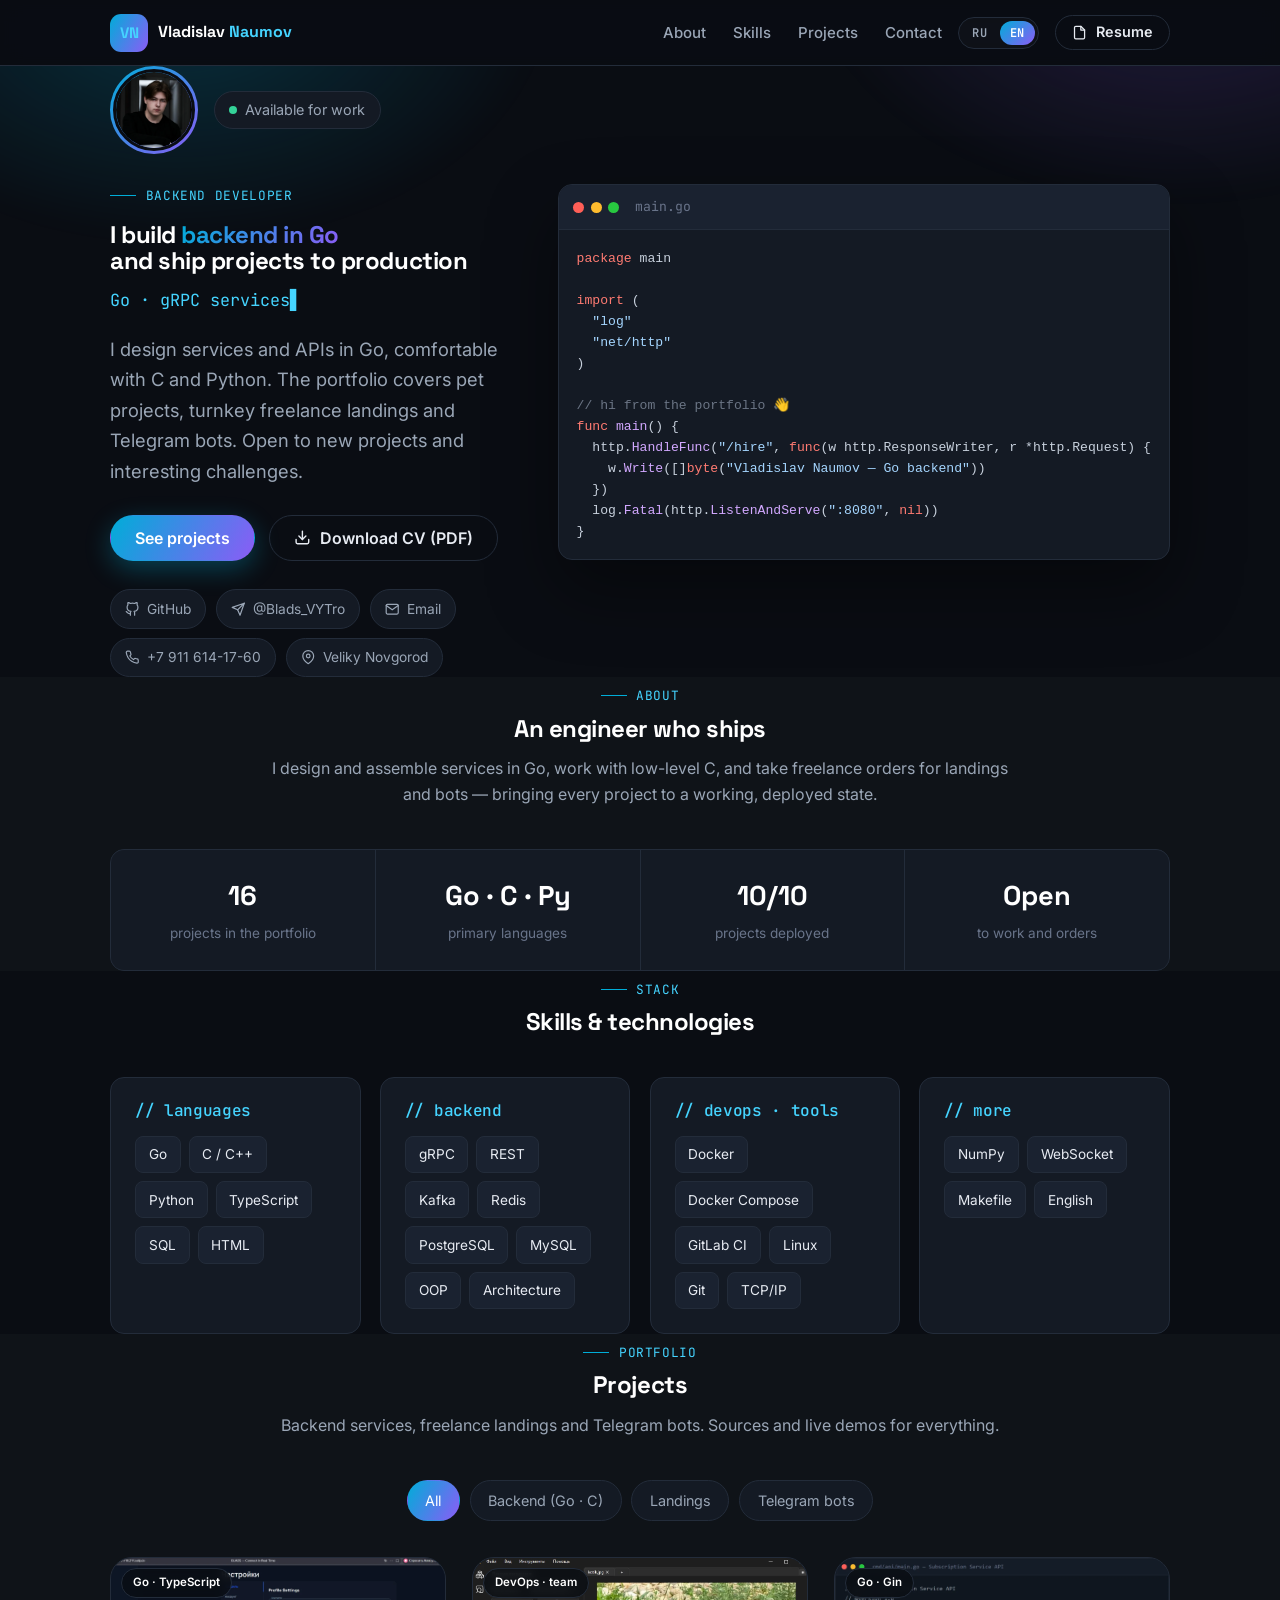
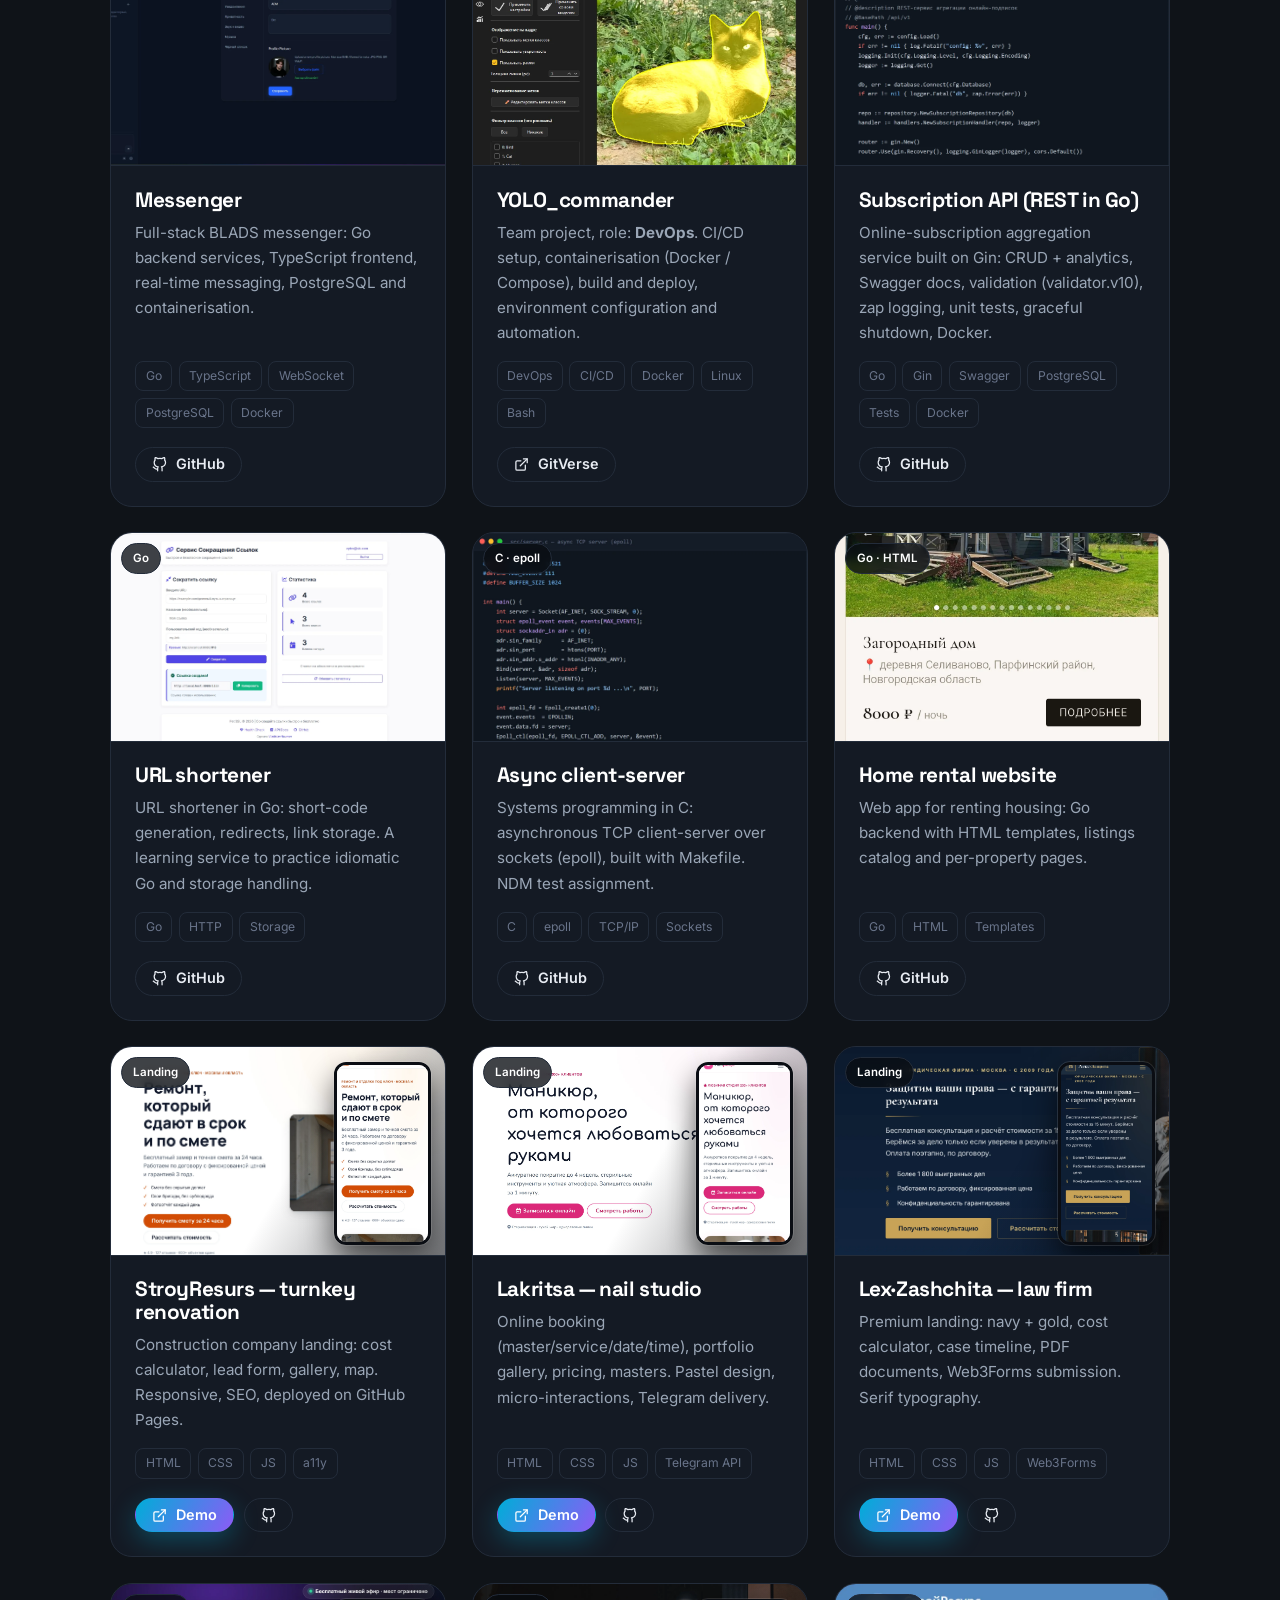
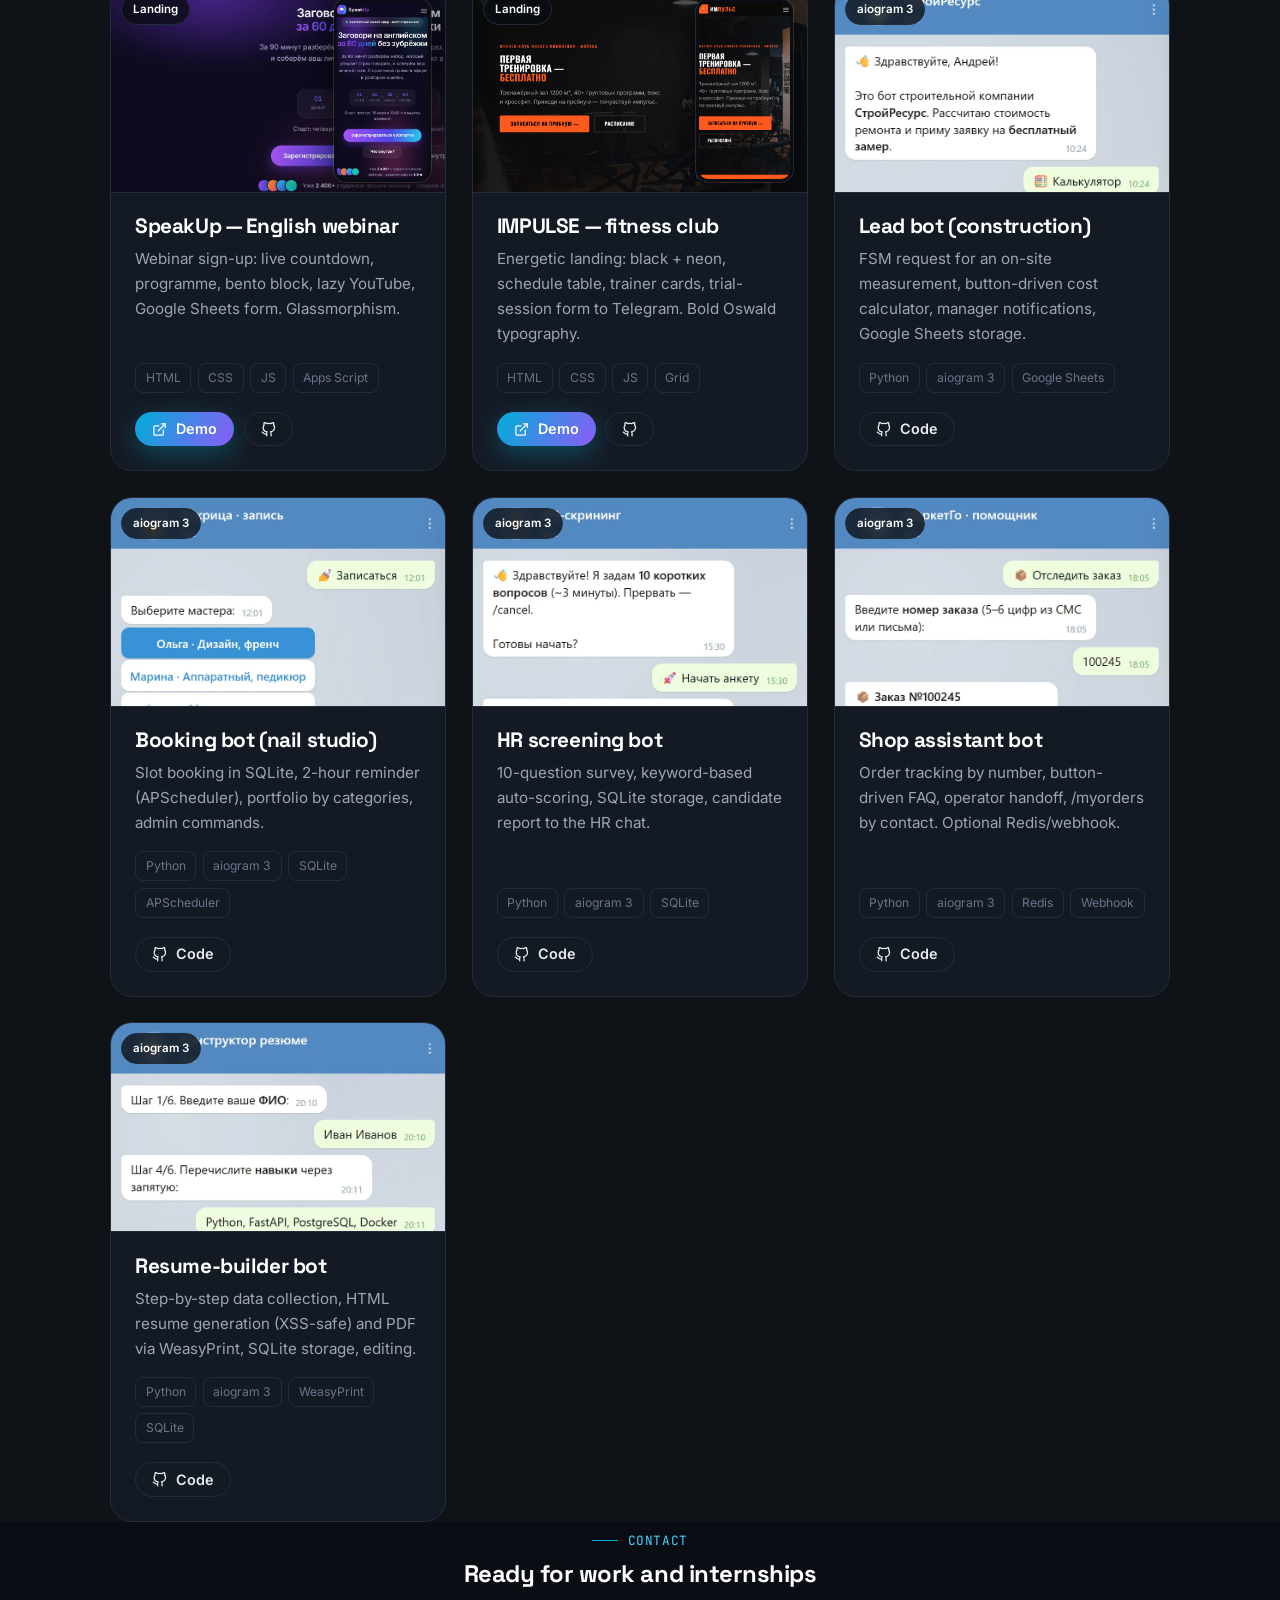
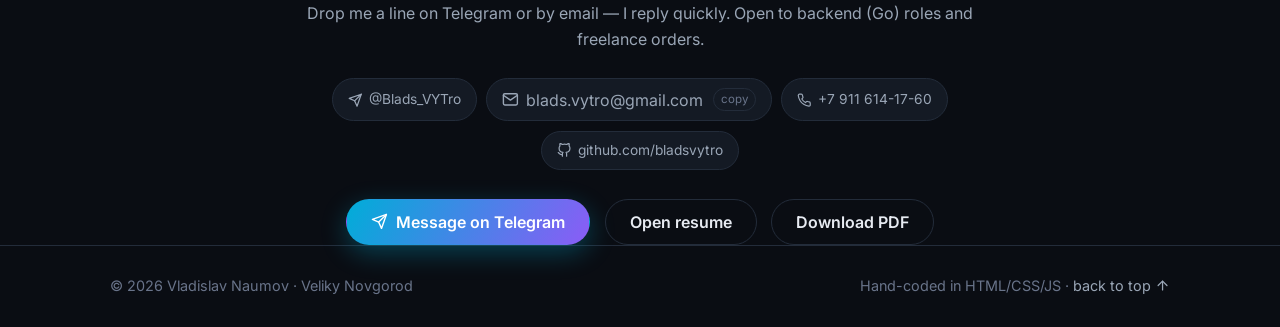
==== en/index.html @ 3644bee1 "Add English version of portfolio and resume - Translated index.html and resume.html under /en/ - Add" ====
<!DOCTYPE html>
<html lang="en" data-theme="dark">
<head>
  <meta charset="UTF-8" />
  <meta name="viewport" content="width=device-width, initial-scale=1" />
  <title>Vladislav Naumov — Backend Developer (Go) | Portfolio</title>
  <meta name="description" content="Portfolio of Vladislav Naumov: Go backend developer. Pet projects (real-time messenger, REST, gRPC, services in Go and C), freelance landings and Telegram bots. Resume and contacts." />
  <meta name="theme-color" content="#0a0d13" />
  <link rel="canonical" href="https://bladsvytro.github.io/en/" />
  <link rel="alternate" hreflang="ru" href="https://bladsvytro.github.io/" />
  <link rel="alternate" hreflang="en" href="https://bladsvytro.github.io/en/" />
  <link rel="alternate" hreflang="x-default" href="https://bladsvytro.github.io/" />

  <meta property="og:type" content="website" />
  <meta property="og:title" content="Vladislav Naumov — Backend Developer (Go)" />
  <meta property="og:description" content="Pet projects in Go and C, freelance landings and Telegram bots. Resume and contacts." />
  <meta property="og:image" content="https://bladsvytro.github.io/assets/img/og-cover.png" />
  <meta property="og:url" content="https://bladsvytro.github.io/en/" />
  <meta name="twitter:card" content="summary_large_image" />

  <link rel="icon" href="data:image/svg+xml,%3Csvg xmlns='http://www.w3.org/2000/svg' viewBox='0 0 32 32'%3E%3Cdefs%3E%3ClinearGradient id='g' x1='0' y1='0' x2='1' y2='1'%3E%3Cstop offset='0' stop-color='%2300add8'/%3E%3Cstop offset='1' stop-color='%238b5cf6'/%3E%3C/linearGradient%3E%3C/defs%3E%3Crect width='32' height='32' rx='9' fill='url(%23g)'/%3E%3Ctext x='16' y='22' font-size='14' font-weight='700' font-family='Arial,sans-serif' fill='white' text-anchor='middle'%3EVN%3C/text%3E%3C/svg%3E" />
  <link rel="manifest" href="../site.webmanifest" />

  <link rel="preconnect" href="https://fonts.googleapis.com" />
  <link rel="preconnect" href="https://fonts.gstatic.com" crossorigin />
  <link rel="stylesheet" href="https://fonts.googleapis.com/css2?family=Space+Grotesk:wght@500;600;700&family=Inter:wght@400;500;600&family=JetBrains+Mono:wght@400;500&display=swap" />

  <link rel="stylesheet" href="../css/style.css" />

  <script type="application/ld+json">
  {
    "@context": "https://schema.org", "@type": "Person",
    "name": "Vladislav Naumov", "jobTitle": "Backend Developer (Go)",
    "address": { "@type": "PostalAddress", "addressLocality": "Veliky Novgorod", "addressCountry": "RU" },
    "email": "mailto:blads.vytro@gmail.com", "telephone": "+79116141760",
    "url": "https://bladsvytro.github.io/en/",
    "sameAs": ["https://github.com/bladsvytro", "https://t.me/Blads_VYTro"],
    "knowsAbout": ["Go", "gRPC", "PostgreSQL", "Redis", "Kafka", "Docker", "Linux", "C", "Python"]
  }
  </script>

  <script type="module" src="../js/main.js" defer></script>
</head>
<body>
  <a class="skip-link" href="#projects">Skip to projects</a>
  <div class="progress" id="progress" aria-hidden="true"></div>

  <svg width="0" height="0" style="position:absolute" aria-hidden="true">
    <defs>
      <symbol id="i-github" viewBox="0 0 24 24"><path d="M9 19c-5 1.5-5-2.5-7-3m14 6v-3.87a3.37 3.37 0 0 0-.94-2.61c3.14-.35 6.44-1.54 6.44-7A5.44 5.44 0 0 0 20 4.77 5.07 5.07 0 0 0 19.91 1S18.73.65 16 2.48a13.38 13.38 0 0 0-7 0C6.27.65 5.09 1 5.09 1A5.07 5.07 0 0 0 5 4.77a5.44 5.44 0 0 0-1.5 3.78c0 5.42 3.3 6.61 6.44 7A3.37 3.37 0 0 0 9 18.13V22"/></symbol>
      <symbol id="i-tg" viewBox="0 0 24 24"><line x1="22" y1="2" x2="11" y2="13"/><polygon points="22 2 15 22 11 13 2 9 22 2"/></symbol>
      <symbol id="i-mail" viewBox="0 0 24 24"><rect x="2" y="4" width="20" height="16" rx="2"/><polyline points="22,6 12,13 2,6"/></symbol>
      <symbol id="i-phone" viewBox="0 0 24 24"><path d="M22 16.92v3a2 2 0 0 1-2.18 2 19.79 19.79 0 0 1-8.63-3.07 19.5 19.5 0 0 1-6-6 19.79 19.79 0 0 1-3.07-8.67A2 2 0 0 1 4.11 2h3a2 2 0 0 1 2 1.72 12.84 12.84 0 0 0 .7 2.81 2 2 0 0 1-.45 2.11L8.09 9.91a16 16 0 0 0 6 6l1.27-1.27a2 2 0 0 1 2.11-.45 12.84 12.84 0 0 0 2.81.7A2 2 0 0 1 22 16.92z"/></symbol>
      <symbol id="i-pin" viewBox="0 0 24 24"><path d="M21 10c0 7-9 13-9 13s-9-6-9-13a9 9 0 0 1 18 0z"/><circle cx="12" cy="10" r="3"/></symbol>
      <symbol id="i-globe" viewBox="0 0 24 24"><circle cx="12" cy="12" r="10"/><line x1="2" y1="12" x2="22" y2="12"/><path d="M12 2a15.3 15.3 0 0 1 4 10 15.3 15.3 0 0 1-4 10 15.3 15.3 0 0 1-4-10 15.3 15.3 0 0 1 4-10z"/></symbol>
      <symbol id="i-download" viewBox="0 0 24 24"><path d="M21 15v4a2 2 0 0 1-2 2H5a2 2 0 0 1-2-2v-4"/><polyline points="7 10 12 15 17 10"/><line x1="12" y1="15" x2="12" y2="3"/></symbol>
      <symbol id="i-ext" viewBox="0 0 24 24"><path d="M18 13v6a2 2 0 0 1-2 2H5a2 2 0 0 1-2-2V8a2 2 0 0 1 2-2h6"/><polyline points="15 3 21 3 21 9"/><line x1="10" y1="14" x2="21" y2="3"/></symbol>
      <symbol id="i-up" viewBox="0 0 24 24"><line x1="12" y1="19" x2="12" y2="5"/><polyline points="5 12 12 5 19 12"/></symbol>
      <symbol id="i-file" viewBox="0 0 24 24"><path d="M14 2H6a2 2 0 0 0-2 2v16a2 2 0 0 0 2 2h12a2 2 0 0 0 2-2V8z"/><polyline points="14 2 14 8 20 8"/></symbol>
      <symbol id="i-server" viewBox="0 0 24 24"><rect x="2" y="3" width="20" height="8" rx="2"/><rect x="2" y="13" width="20" height="8" rx="2"/><line x1="6" y1="7" x2="6.01" y2="7"/><line x1="6" y1="17" x2="6.01" y2="17"/></symbol>
    </defs>
  </svg>

  <header class="site-header" id="top">
    <div class="container site-header__inner">
      <a class="logo" href="#top" aria-label="Home">
        <span class="logo__mark">VN</span><span><b>Vladislav</b> <span>Naumov</span></span>
      </a>
      <nav class="nav" aria-label="Primary">
        <button class="nav__toggle" aria-expanded="false" aria-controls="nav-menu">
          <span class="nav__burger" aria-hidden="true"></span><span class="u-visually-hidden">Menu</span>
        </button>
        <ul class="nav__menu" id="nav-menu">
          <li><a href="#about">About</a></li>
          <li><a href="#skills">Skills</a></li>
          <li><a href="#projects">Projects</a></li>
          <li><a href="#contact">Contact</a></li>
        </ul>
      </nav>
      <div class="lang-switch" aria-label="Language">
        <a class="lang" href="../" hreflang="ru">RU</a>
        <a class="lang lang--active" href="./" aria-current="page">EN</a>
      </div>
      <a class="btn btn--ghost btn--sm" href="resume.html"><svg class="ic"><use href="#i-file"/></svg> Resume</a>
    </div>
  </header>

  <main>
    <section class="hero">
      <div class="hero__glow" aria-hidden="true"></div>
      <div class="container hero__inner">
        <div data-reveal>
          <div class="hero__id">
            <span class="hero__avatar"><img src="../assets/img/avatar.webp" alt="Vladislav Naumov" /></span>
            <span class="status"><i></i> Available for work</span>
          </div>
          <p class="eyebrow">Backend developer</p>
          <h1 class="hero__title">I build <span class="grad">backend in Go</span><br>and ship projects to production</h1>
          <p class="hero__role">Go&nbsp;·&nbsp;<span id="typed" class="typed"></span><span class="caret">▋</span></p>
          <p class="hero__lead">I design services and APIs in Go, comfortable with C and Python. The portfolio covers pet projects,
            turnkey freelance landings and Telegram bots. Open to new projects and interesting challenges.</p>
          <div class="hero__actions">
            <a class="btn btn--primary" href="#projects">See projects</a>
            <a class="btn btn--ghost" href="../assets/resume-naumov-en.pdf" download><svg class="ic"><use href="#i-download"/></svg> Download CV (PDF)</a>
          </div>
          <div class="hero__contacts">
            <a class="chip" href="https://github.com/bladsvytro" target="_blank" rel="noopener"><svg class="ic"><use href="#i-github"/></svg> GitHub</a>
            <a class="chip" href="https://t.me/Blads_VYTro" target="_blank" rel="noopener"><svg class="ic"><use href="#i-tg"/></svg> @Blads_VYTro</a>
            <a class="chip" href="mailto:blads.vytro@gmail.com"><svg class="ic"><use href="#i-mail"/></svg> Email</a>
            <a class="chip" href="tel:+79116141760"><svg class="ic"><use href="#i-phone"/></svg> +7 911 614-17-60</a>
            <span class="chip"><svg class="ic"><use href="#i-pin"/></svg> Veliky Novgorod</span>
          </div>
        </div>
        <div data-reveal>
          <div class="codecard">
            <div class="codecard__bar"><i></i><i></i><i></i><span>main.go</span></div>
<pre><span class="k">package</span> main

<span class="k">import</span> (
  <span class="s">"log"</span>
  <span class="s">"net/http"</span>
)

<span class="c">// hi from the portfolio 👋</span>
<span class="k">func</span> <span class="f">main</span>() {
  http.<span class="f">HandleFunc</span>(<span class="s">"/hire"</span>, <span class="k">func</span>(w http.ResponseWriter, r *http.Request) {
    w.<span class="f">Write</span>([]<span class="k">byte</span>(<span class="s">"Vladislav Naumov — Go backend"</span>))
  })
  log.<span class="f">Fatal</span>(http.<span class="f">ListenAndServe</span>(<span class="s">":8080"</span>, <span class="k">nil</span>))
}</pre>
          </div>
        </div>
      </div>
    </section>

    <section class="section section--alt" id="about">
      <div class="container">
        <div class="section__head" data-reveal>
          <p class="eyebrow">About</p>
          <h2 class="section__title">An engineer who ships</h2>
          <p class="section__subtitle">I design and assemble services in Go, work with low-level C,
            and take freelance orders for landings and bots — bringing every project to a working, deployed state.</p>
        </div>
        <div class="stats" data-reveal>
          <div class="stat"><b>16</b><span>projects in the portfolio</span></div>
          <div class="stat"><b>Go · C · Py</b><span>primary languages</span></div>
          <div class="stat"><b>10/10</b><span>projects deployed</span></div>
          <div class="stat"><b>Open</b><span>to work and orders</span></div>
        </div>
      </div>
    </section>

    <section class="section" id="skills">
      <div class="container">
        <div class="section__head" data-reveal>
          <p class="eyebrow">Stack</p>
          <h2 class="section__title">Skills &amp; technologies</h2>
        </div>
        <div class="skills" data-reveal>
          <div class="skillgroup"><h3>// languages</h3><div class="skillgroup__list">
            <span class="tag">Go</span><span class="tag">C / C++</span><span class="tag">Python</span>
            <span class="tag">TypeScript</span><span class="tag">SQL</span><span class="tag">HTML</span></div></div>
          <div class="skillgroup"><h3>// backend</h3><div class="skillgroup__list">
            <span class="tag">gRPC</span><span class="tag">REST</span><span class="tag">Kafka</span>
            <span class="tag">Redis</span><span class="tag">PostgreSQL</span><span class="tag">MySQL</span>
            <span class="tag">OOP</span><span class="tag">Architecture</span></div></div>
          <div class="skillgroup"><h3>// devops · tools</h3><div class="skillgroup__list">
            <span class="tag">Docker</span><span class="tag">Docker Compose</span><span class="tag">GitLab CI</span>
            <span class="tag">Linux</span><span class="tag">Git</span><span class="tag">TCP/IP</span></div></div>
          <div class="skillgroup"><h3>// more</h3><div class="skillgroup__list">
            <span class="tag">NumPy</span><span class="tag">WebSocket</span><span class="tag">Makefile</span>
            <span class="tag">English</span></div></div>
        </div>
      </div>
    </section>

    <section class="section section--alt" id="projects">
      <div class="container">
        <div class="section__head" data-reveal>
          <p class="eyebrow">Portfolio</p>
          <h2 class="section__title">Projects</h2>
          <p class="section__subtitle">Backend services, freelance landings and Telegram bots. Sources and live demos for everything.</p>
        </div>

        <div class="filters" data-reveal role="tablist">
          <button class="filter is-active" data-filter="all">All</button>
          <button class="filter" data-filter="backend">Backend (Go · C)</button>
          <button class="filter" data-filter="landing">Landings</button>
          <button class="filter" data-filter="bot">Telegram bots</button>
        </div>

        <div class="grid" id="grid" data-reveal>

          <article class="card" data-cat="backend">
            <div class="card__media"><img class="shot" src="../assets/img/messenger.webp" alt="BLADS messenger UI" loading="lazy" /><span class="card__badge">Go · TypeScript</span></div>
            <div class="card__body">
              <h3 class="card__title">Messenger</h3>
              <p class="card__desc">Full-stack BLADS messenger: Go backend services, TypeScript frontend,
                real-time messaging, PostgreSQL and containerisation.</p>
              <div class="card__tags"><span class="tag">Go</span><span class="tag">TypeScript</span><span class="tag">WebSocket</span><span class="tag">PostgreSQL</span><span class="tag">Docker</span></div>
              <div class="card__links"><a class="btn btn--ghost btn--sm" href="https://github.com/bladsvytro/Blads_massanger" target="_blank" rel="noopener"><svg class="ic"><use href="#i-github"/></svg> GitHub</a></div>
            </div>
          </article>

          <article class="card" data-cat="backend">
            <div class="card__media"><img class="shot" src="../assets/img/yolo.webp" alt="YOLO_commander — object detection" loading="lazy" /><span class="card__badge">DevOps · team</span></div>
            <div class="card__body">
              <h3 class="card__title">YOLO_commander</h3>
              <p class="card__desc">Team project, role: <b>DevOps</b>. CI/CD setup, containerisation
                (Docker / Compose), build and deploy, environment configuration and automation.</p>
              <div class="card__tags"><span class="tag">DevOps</span><span class="tag">CI/CD</span><span class="tag">Docker</span><span class="tag">Linux</span><span class="tag">Bash</span></div>
              <div class="card__links"><a class="btn btn--ghost btn--sm" href="https://gitverse.ru/3311yolo_organization/YOLO_commander" target="_blank" rel="noopener"><svg class="ic"><use href="#i-ext"/></svg> GitVerse</a></div>
            </div>
          </article>

          <article class="card" data-cat="backend">
            <div class="card__media"><img class="shot" src="../assets/img/rest-code.webp" alt="REST service in Go — main.go" loading="lazy" /><span class="card__badge">Go · Gin</span></div>
            <div class="card__body">
              <h3 class="card__title">Subscription API (REST in Go)</h3>
              <p class="card__desc">Online-subscription aggregation service built on Gin: CRUD + analytics, Swagger docs,
                validation (validator.v10), zap logging, unit tests, graceful shutdown, Docker.</p>
              <div class="card__tags"><span class="tag">Go</span><span class="tag">Gin</span><span class="tag">Swagger</span><span class="tag">PostgreSQL</span><span class="tag">Tests</span><span class="tag">Docker</span></div>
              <div class="card__links"><a class="btn btn--ghost btn--sm" href="https://github.com/bladsvytro/effective-mobile_test" target="_blank" rel="noopener"><svg class="ic"><use href="#i-github"/></svg> GitHub</a></div>
            </div>
          </article>

          <article class="card" data-cat="backend">
            <div class="card__media"><img class="shot" src="../assets/img/shortlink.webp" alt="URL shortener interface" loading="lazy" /><span class="card__badge">Go</span></div>
            <div class="card__body">
              <h3 class="card__title">URL shortener</h3>
              <p class="card__desc">URL shortener in Go: short-code generation, redirects, link storage.
                A learning service to practice idiomatic Go and storage handling.</p>
              <div class="card__tags"><span class="tag">Go</span><span class="tag">HTTP</span><span class="tag">Storage</span></div>
              <div class="card__links"><a class="btn btn--ghost btn--sm" href="https://github.com/bladsvytro/Shortlink-servise-Go" target="_blank" rel="noopener"><svg class="ic"><use href="#i-github"/></svg> GitHub</a></div>
            </div>
          </article>

          <article class="card" data-cat="backend">
            <div class="card__media"><img class="shot" src="../assets/img/ndm-code.webp" alt="Async server in C — server.c (epoll)" loading="lazy" /><span class="card__badge">C · epoll</span></div>
            <div class="card__body">
              <h3 class="card__title">Async client-server</h3>
              <p class="card__desc">Systems programming in C: asynchronous TCP client-server over sockets
                (epoll), built with Makefile. NDM test assignment.</p>
              <div class="card__tags"><span class="tag">C</span><span class="tag">epoll</span><span class="tag">TCP/IP</span><span class="tag">Sockets</span></div>
              <div class="card__links"><a class="btn btn--ghost btn--sm" href="https://github.com/bladsvytro/NDM_Test" target="_blank" rel="noopener"><svg class="ic"><use href="#i-github"/></svg> GitHub</a></div>
            </div>
          </article>

          <article class="card" data-cat="backend">
            <div class="card__media"><img class="shot" src="../assets/img/rental.webp" alt="Home-rental site — catalog" loading="lazy" style="object-position:center" /><span class="card__badge">Go · HTML</span></div>
            <div class="card__body">
              <h3 class="card__title">Home rental website</h3>
              <p class="card__desc">Web app for renting housing: Go backend with HTML templates,
                listings catalog and per-property pages.</p>
              <div class="card__tags"><span class="tag">Go</span><span class="tag">HTML</span><span class="tag">Templates</span></div>
              <div class="card__links"><a class="btn btn--ghost btn--sm" href="https://github.com/bladsvytro/home_Arenda" target="_blank" rel="noopener"><svg class="ic"><use href="#i-github"/></svg> GitHub</a></div>
            </div>
          </article>

          <article class="card" data-cat="landing">
            <div class="card__media collage">
              <img class="desk" src="../assets/img/construction-desktop.webp" alt="Construction company landing" loading="lazy" />
              <img class="phone" src="../assets/img/construction-mobile.webp" alt="Mobile version" loading="lazy" />
              <span class="card__badge">Landing</span>
            </div>
            <div class="card__body">
              <h3 class="card__title">StroyResurs — turnkey renovation</h3>
              <p class="card__desc">Construction company landing: cost calculator, lead form,
                gallery, map. Responsive, SEO, deployed on GitHub Pages.</p>
              <div class="card__tags"><span class="tag">HTML</span><span class="tag">CSS</span><span class="tag">JS</span><span class="tag">a11y</span></div>
              <div class="card__links">
                <a class="btn btn--primary btn--sm" href="https://bladsvytro.github.io/construction-landing/" target="_blank" rel="noopener"><svg class="ic"><use href="#i-ext"/></svg> Demo</a>
                <a class="btn btn--ghost btn--sm" href="https://github.com/bladsvytro/construction-landing" target="_blank" rel="noopener" aria-label="GitHub"><svg class="ic"><use href="#i-github"/></svg></a>
              </div>
            </div>
          </article>

          <article class="card" data-cat="landing">
            <div class="card__media collage">
              <img class="desk" src="../assets/img/nail-studio-desktop.webp" alt="Nail studio landing" loading="lazy" />
              <img class="phone" src="../assets/img/nail-studio-mobile.webp" alt="Mobile version" loading="lazy" />
              <span class="card__badge">Landing</span>
            </div>
            <div class="card__body">
              <h3 class="card__title">Lakritsa — nail studio</h3>
              <p class="card__desc">Online booking (master/service/date/time), portfolio gallery, pricing, masters.
                Pastel design, micro-interactions, Telegram delivery.</p>
              <div class="card__tags"><span class="tag">HTML</span><span class="tag">CSS</span><span class="tag">JS</span><span class="tag">Telegram API</span></div>
              <div class="card__links">
                <a class="btn btn--primary btn--sm" href="https://bladsvytro.github.io/nail-studio-landing/" target="_blank" rel="noopener"><svg class="ic"><use href="#i-ext"/></svg> Demo</a>
                <a class="btn btn--ghost btn--sm" href="https://github.com/bladsvytro/nail-studio-landing" target="_blank" rel="noopener" aria-label="GitHub"><svg class="ic"><use href="#i-github"/></svg></a>
              </div>
            </div>
          </article>

          <article class="card" data-cat="landing">
            <div class="card__media collage">
              <img class="desk" src="../assets/img/legal-consult-desktop.webp" alt="Law firm landing" loading="lazy" />
              <img class="phone" src="../assets/img/legal-consult-mobile.webp" alt="Mobile version" loading="lazy" />
              <span class="card__badge">Landing</span>
            </div>
            <div class="card__body">
              <h3 class="card__title">Lex·Zashchita — law firm</h3>
              <p class="card__desc">Premium landing: navy + gold, cost calculator, case timeline,
                PDF documents, Web3Forms submission. Serif typography.</p>
              <div class="card__tags"><span class="tag">HTML</span><span class="tag">CSS</span><span class="tag">JS</span><span class="tag">Web3Forms</span></div>
              <div class="card__links">
                <a class="btn btn--primary btn--sm" href="https://bladsvytro.github.io/legal-consult-landing/" target="_blank" rel="noopener"><svg class="ic"><use href="#i-ext"/></svg> Demo</a>
                <a class="btn btn--ghost btn--sm" href="https://github.com/bladsvytro/legal-consult-landing" target="_blank" rel="noopener" aria-label="GitHub"><svg class="ic"><use href="#i-github"/></svg></a>
              </div>
            </div>
          </article>

          <article class="card" data-cat="landing">
            <div class="card__media collage">
              <img class="desk" src="../assets/img/english-webinar-desktop.webp" alt="English webinar landing" loading="lazy" />
              <img class="phone" src="../assets/img/english-webinar-mobile.webp" alt="Mobile version" loading="lazy" />
              <span class="card__badge">Landing</span>
            </div>
            <div class="card__body">
              <h3 class="card__title">SpeakUp — English webinar</h3>
              <p class="card__desc">Webinar sign-up: live countdown, programme, bento block,
                lazy YouTube, Google Sheets form. Glassmorphism.</p>
              <div class="card__tags"><span class="tag">HTML</span><span class="tag">CSS</span><span class="tag">JS</span><span class="tag">Apps Script</span></div>
              <div class="card__links">
                <a class="btn btn--primary btn--sm" href="https://bladsvytro.github.io/english-webinar-landing/" target="_blank" rel="noopener"><svg class="ic"><use href="#i-ext"/></svg> Demo</a>
                <a class="btn btn--ghost btn--sm" href="https://github.com/bladsvytro/english-webinar-landing" target="_blank" rel="noopener" aria-label="GitHub"><svg class="ic"><use href="#i-github"/></svg></a>
              </div>
            </div>
          </article>

          <article class="card" data-cat="landing">
            <div class="card__media collage">
              <img class="desk" src="../assets/img/fitness-club-desktop.webp" alt="Fitness club landing" loading="lazy" />
              <img class="phone" src="../assets/img/fitness-club-mobile.webp" alt="Mobile version" loading="lazy" />
              <span class="card__badge">Landing</span>
            </div>
            <div class="card__body">
              <h3 class="card__title">IMPULSE — fitness club</h3>
              <p class="card__desc">Energetic landing: black + neon, schedule table, trainer cards,
                trial-session form to Telegram. Bold Oswald typography.</p>
              <div class="card__tags"><span class="tag">HTML</span><span class="tag">CSS</span><span class="tag">JS</span><span class="tag">Grid</span></div>
              <div class="card__links">
                <a class="btn btn--primary btn--sm" href="https://bladsvytro.github.io/fitness-club-landing/" target="_blank" rel="noopener"><svg class="ic"><use href="#i-ext"/></svg> Demo</a>
                <a class="btn btn--ghost btn--sm" href="https://github.com/bladsvytro/fitness-club-landing" target="_blank" rel="noopener" aria-label="GitHub"><svg class="ic"><use href="#i-github"/></svg></a>
              </div>
            </div>
          </article>

          <article class="card" data-cat="bot">
            <div class="card__media"><img class="shot" src="../assets/img/bot-construction.webp" alt="Construction lead bot" loading="lazy" /><span class="card__badge">aiogram 3</span></div>
            <div class="card__body">
              <h3 class="card__title">Lead bot (construction)</h3>
              <p class="card__desc">FSM request for an on-site measurement, button-driven cost calculator, manager notifications,
                Google Sheets storage.</p>
              <div class="card__tags"><span class="tag">Python</span><span class="tag">aiogram 3</span><span class="tag">Google Sheets</span></div>
              <div class="card__links"><a class="btn btn--ghost btn--sm" href="https://github.com/bladsvytro/construction-leadbot" target="_blank" rel="noopener"><svg class="ic"><use href="#i-github"/></svg> Code</a></div>
            </div>
          </article>

          <article class="card" data-cat="bot">
            <div class="card__media"><img class="shot" src="../assets/img/bot-nail.webp" alt="Nail booking bot" loading="lazy" /><span class="card__badge">aiogram 3</span></div>
            <div class="card__body">
              <h3 class="card__title">Booking bot (nail studio)</h3>
              <p class="card__desc">Slot booking in SQLite, 2-hour reminder (APScheduler), portfolio by
                categories, admin commands.</p>
              <div class="card__tags"><span class="tag">Python</span><span class="tag">aiogram 3</span><span class="tag">SQLite</span><span class="tag">APScheduler</span></div>
              <div class="card__links"><a class="btn btn--ghost btn--sm" href="https://github.com/bladsvytro/nail-booking-bot" target="_blank" rel="noopener"><svg class="ic"><use href="#i-github"/></svg> Code</a></div>
            </div>
          </article>

          <article class="card" data-cat="bot">
            <div class="card__media"><img class="shot" src="../assets/img/bot-hr.webp" alt="HR screening bot" loading="lazy" /><span class="card__badge">aiogram 3</span></div>
            <div class="card__body">
              <h3 class="card__title">HR screening bot</h3>
              <p class="card__desc">10-question survey, keyword-based auto-scoring, SQLite storage,
                candidate report to the HR chat.</p>
              <div class="card__tags"><span class="tag">Python</span><span class="tag">aiogram 3</span><span class="tag">SQLite</span></div>
              <div class="card__links"><a class="btn btn--ghost btn--sm" href="https://github.com/bladsvytro/hr-screening-bot" target="_blank" rel="noopener"><svg class="ic"><use href="#i-github"/></svg> Code</a></div>
            </div>
          </article>

          <article class="card" data-cat="bot">
            <div class="card__media"><img class="shot" src="../assets/img/bot-shop.webp" alt="Shop assistant bot" loading="lazy" /><span class="card__badge">aiogram 3</span></div>
            <div class="card__body">
              <h3 class="card__title">Shop assistant bot</h3>
              <p class="card__desc">Order tracking by number, button-driven FAQ, operator handoff, /myorders by
                contact. Optional Redis/webhook.</p>
              <div class="card__tags"><span class="tag">Python</span><span class="tag">aiogram 3</span><span class="tag">Redis</span><span class="tag">Webhook</span></div>
              <div class="card__links"><a class="btn btn--ghost btn--sm" href="https://github.com/bladsvytro/shop-assistant-bot" target="_blank" rel="noopener"><svg class="ic"><use href="#i-github"/></svg> Code</a></div>
            </div>
          </article>

          <article class="card" data-cat="bot">
            <div class="card__media"><img class="shot" src="../assets/img/bot-resume.webp" alt="Resume-builder bot" loading="lazy" /><span class="card__badge">aiogram 3</span></div>
            <div class="card__body">
              <h3 class="card__title">Resume-builder bot</h3>
              <p class="card__desc">Step-by-step data collection, HTML resume generation (XSS-safe) and PDF via
                WeasyPrint, SQLite storage, editing.</p>
              <div class="card__tags"><span class="tag">Python</span><span class="tag">aiogram 3</span><span class="tag">WeasyPrint</span><span class="tag">SQLite</span></div>
              <div class="card__links"><a class="btn btn--ghost btn--sm" href="https://github.com/bladsvytro/resume-builder-bot" target="_blank" rel="noopener"><svg class="ic"><use href="#i-github"/></svg> Code</a></div>
            </div>
          </article>

        </div>
      </div>
    </section>

    <section class="section" id="contact">
      <div class="container contact" data-reveal>
        <p class="eyebrow" style="justify-content:center">Contact</p>
        <h2 class="section__title">Ready for work and internships</h2>
        <p class="section__subtitle">Drop me a line on Telegram or by email — I reply quickly. Open to backend (Go)
          roles and freelance orders.</p>
        <div class="hero__contacts" style="justify-content:center;margin-top:1.6rem">
          <a class="chip" href="https://t.me/Blads_VYTro" target="_blank" rel="noopener"><svg class="ic"><use href="#i-tg"/></svg> @Blads_VYTro</a>
          <button class="chip" type="button" data-copy="blads.vytro@gmail.com"><svg class="ic"><use href="#i-mail"/></svg> blads.vytro@gmail.com <span class="copy-hint">copy</span></button>
          <a class="chip" href="tel:+79116141760"><svg class="ic"><use href="#i-phone"/></svg> +7 911 614-17-60</a>
          <a class="chip" href="https://github.com/bladsvytro" target="_blank" rel="noopener"><svg class="ic"><use href="#i-github"/></svg> github.com/bladsvytro</a>
        </div>
        <div class="hero__actions" style="justify-content:center;margin-top:1.8rem">
          <a class="btn btn--primary" href="https://t.me/Blads_VYTro" target="_blank" rel="noopener"><svg class="ic"><use href="#i-tg"/></svg> Message on Telegram</a>
          <a class="btn btn--ghost" href="resume.html">Open resume</a>
          <a class="btn btn--ghost" href="../assets/resume-naumov-en.pdf" download>Download PDF</a>
        </div>
      </div>
    </section>
  </main>

  <footer class="site-footer">
    <div class="container site-footer__inner">
      <p>© <span id="year">2026</span> Vladislav Naumov · Veliky Novgorod</p>
      <p>Hand-coded in HTML/CSS/JS · <a href="#top" data-top>back to top <svg class="ic"><use href="#i-up"/></svg></a></p>
    </div>
  </footer>

  <div class="lightbox" id="lightbox" aria-hidden="true">
    <button class="lightbox__close" aria-label="Close">✕</button>
    <img id="lightbox-img" src="" alt="" />
  </div>
  <div class="toast" id="toast" role="status" aria-live="polite"></div>
</body>
</html>
---- css/style.css ----
/* ============================================================================
   Портфолио — Владислав Наумов. Dark dev-portfolio, Go-cyan + violet accent.
   ========================================================================== */
:root {
  --bg: #0a0d13;
  --bg-2: #0ف1318;
  --surface: #141a24;
  --surface-2: #1a2230;
  --line: #232c3a;
  --text: #e7ebf2;
  --muted: #9aa6b6;
  --faint: #69748a;
  --go: #00add8;
  --go-2: #45d4ff;
  --violet: #8b5cf6;
  --grad: linear-gradient(120deg, #00add8, #8b5cf6);

  --font-sans: "Inter", system-ui, -apple-system, sans-serif;
  --font-display: "Space Grotesk", var(--font-sans);
  --font-mono: "JetBrains Mono", ui-monospace, "SF Mono", Consolas, monospace;

  --container: 1140px; --narrow: 760px;
  --gutter: clamp(1.1rem, .6rem + 3vw, 2.5rem);
  --r-sm:8px; --r-md:14px; --r-lg:22px; --r-full:999px;
  --ease:cubic-bezier(.4,0,.2,1); --ease-out:cubic-bezier(.16,1,.3,1);
  --dur-fast:150ms; --dur:260ms; --dur-slow:560ms; --z-header:100; --z-modal:1000;
}
/* fix accidental cyrillic char in token above */
:root { --bg-2: #0f1318; }

*,*::before,*::after{box-sizing:border-box}*{margin:0}
html{scroll-behavior:smooth;scroll-padding-top:80px;-webkit-text-size-adjust:100%}
@media (prefers-reduced-motion:reduce){html{scroll-behavior:auto}*,*::before,*::after{animation-duration:.001ms!important;transition-duration:.001ms!important}}
body{font-family:var(--font-sans);font-size:clamp(.98rem,.94rem+.2vw,1.05rem);line-height:1.65;color:var(--text);background:var(--bg);-webkit-font-smoothing:antialiased;overflow-x:hidden}
img{display:block;max-width:100%;height:auto}
a{color:var(--go-2);text-decoration:none}
h1,h2,h3{font-family:var(--font-display);line-height:1.1;font-weight:700;letter-spacing:-.02em}

.container{width:100%;max-width:var(--container);margin-inline:auto;padding-inline:var(--gutter)}
.u-visually-hidden{position:absolute!important;width:1px;height:1px;padding:0;margin:-1px;overflow:hidden;clip:rect(0 0 0 0);white-space:nowrap;border:0}
.skip-link{position:absolute;left:50%;translate:-50% -130%;top:8px;z-index:var(--z-modal);background:var(--go);color:#012;padding:.5rem 1rem;border-radius:var(--r-sm);font-weight:600;transition:translate var(--dur) var(--ease)}
.skip-link:focus{translate:-50% 0}
:focus-visible{outline:2px solid var(--go-2);outline-offset:3px}

.eyebrow{display:inline-flex;align-items:center;gap:.6rem;font-family:var(--font-mono);font-size:.8rem;letter-spacing:.05em;color:var(--go-2);text-transform:uppercase}
.eyebrow::before{content:"";width:26px;height:1px;background:var(--go)}
.grad{background:var(--grad);-webkit-background-clip:text;background-clip:text;color:transparent}

/* Buttons */
.btn{display:inline-flex;align-items:center;gap:.55rem;font:inherit;font-weight:600;line-height:1;padding:.85rem 1.5rem;border:1px solid transparent;border-radius:var(--r-full);cursor:pointer;text-decoration:none;transition:transform var(--dur-fast) var(--ease),box-shadow var(--dur) var(--ease),background var(--dur) var(--ease),border-color var(--dur) var(--ease)}
.btn--primary{background:var(--grad);color:#fff;box-shadow:0 8px 26px rgba(0,173,216,.32)}
.btn--primary:hover{transform:translateY(-2px);box-shadow:0 14px 36px rgba(0,173,216,.45)}
.btn--ghost{background:transparent;border-color:var(--line);color:var(--text)}
.btn--ghost:hover{border-color:var(--go);color:var(--go-2);background:rgba(0,173,216,.06)}
.btn--sm{padding:.55rem 1rem;font-size:.9rem}

/* Header */
.site-header{position:sticky;top:0;z-index:var(--z-header);background:color-mix(in srgb,var(--bg) 82%,transparent);backdrop-filter:saturate(160%) blur(12px);border-bottom:1px solid var(--line)}
.site-header__inner{display:flex;align-items:center;gap:1rem;padding-block:.85rem}
.lang-switch{display:inline-flex;align-items:center;gap:2px;padding:3px;border:1px solid var(--line,#232c3a);border-radius:999px;background:rgba(255,255,255,.02)}
.lang-switch .lang{font:600 12px/1 "JetBrains Mono",ui-monospace,monospace;letter-spacing:.06em;padding:6px 10px;border-radius:999px;color:var(--muted,#8a96a8);text-decoration:none;transition:.18s}
.lang-switch .lang:hover{color:#fff}
.lang-switch .lang--active{background:linear-gradient(135deg,var(--go,#00add8),var(--violet,#8b5cf6));color:#fff}
@media (max-width:560px){.lang-switch .lang{padding:5px 8px;font-size:11px}}
.logo{display:inline-flex;align-items:center;gap:.6rem;color:var(--text);font-family:var(--font-display);font-weight:700}
.logo__mark{width:38px;height:38px;border-radius:11px;display:grid;place-items:center;background:var(--grad);color:#fff;font-size:.95rem}
.logo b{color:#fff} .logo span{color:var(--go-2)}
.nav{margin-left:auto}
.nav__menu{list-style:none;display:flex;gap:1.7rem;padding:0}
.nav__menu a{color:var(--muted);font-weight:500;font-size:.94rem;transition:color var(--dur-fast) var(--ease)}
.nav__menu a:hover{color:var(--text)}
.nav__toggle{display:none;background:none;border:0;padding:.4rem;cursor:pointer}
.nav__burger,.nav__burger::before,.nav__burger::after{display:block;width:24px;height:2px;background:var(--text);border-radius:2px;transition:var(--dur) var(--ease)}
.nav__burger::before,.nav__burger::after{content:"";position:relative}.nav__burger::before{top:-7px}.nav__burger::after{top:5px}

/* Hero */
.hero{position:relative;padding-block:clamp(3rem,1.5rem+8vw,6.5rem);overflow:hidden}
.hero__glow{position:absolute;inset:-30% -10% auto -10%;height:130%;z-index:0;pointer-events:none;
  background:radial-gradient(40% 50% at 20% 15%,rgba(0,173,216,.22),transparent 60%),radial-gradient(40% 50% at 85% 10%,rgba(139,92,246,.20),transparent 60%);filter:blur(10px)}
.hero__inner{position:relative;z-index:1;display:grid;gap:var(--sp,2rem);align-items:center}
.hero__title{font-size:clamp(2.6rem,1.6rem+4vw,4.6rem);color:#fff;margin:1rem 0 .8rem}
.hero__role{font-family:var(--font-mono);color:var(--go-2);font-size:1.05rem}
.hero__lead{font-size:1.15rem;color:var(--muted);max-width:52ch;margin:1.2rem 0 0}
.hero__actions{display:flex;flex-wrap:wrap;gap:.9rem;margin-top:1.8rem}
.hero__contacts{display:flex;flex-wrap:wrap;gap:.6rem;margin-top:1.8rem}
.chip{display:inline-flex;align-items:center;gap:.45rem;background:var(--surface);border:1px solid var(--line);color:var(--muted);font-size:.86rem;padding:.45rem .9rem;border-radius:var(--r-full);transition:border-color var(--dur) var(--ease),color var(--dur) var(--ease)}
.chip:hover{border-color:var(--go);color:var(--text)}

/* Code card (hero visual) */
.codecard{background:var(--surface);border:1px solid var(--line);border-radius:var(--r-md);overflow:hidden;box-shadow:0 30px 70px rgba(0,0,0,.4);font-family:var(--font-mono);font-size:.82rem}
.codecard__bar{display:flex;align-items:center;gap:.4rem;padding:.7rem .9rem;background:var(--surface-2);border-bottom:1px solid var(--line)}
.codecard__bar i{width:11px;height:11px;border-radius:50%;background:#3a4658}
.codecard__bar i:nth-child(1){background:#ff5f57}.codecard__bar i:nth-child(2){background:#febc2e}.codecard__bar i:nth-child(3){background:#28c840}
.codecard__bar span{margin-left:.6rem;color:var(--faint)}
.codecard pre{margin:0;padding:1.1rem;overflow-x:auto;line-height:1.6;color:#c7d0dc}
.codecard .k{color:#ff7b72}.codecard .s{color:#a5d6ff}.codecard .f{color:#d2a8ff}.codecard .c{color:#6b7585}

/* Sections */
.section{padding-block:clamp(3rem,1.6rem+6vw,5.5rem)}
.section--alt{background:var(--bg-2)}
.section__head{max-width:var(--narrow);margin:0 auto 2.6rem;text-align:center}
.section__title{font-size:clamp(1.9rem,1.3rem+2.4vw,2.9rem);color:#fff;margin-top:.6rem}
.section__subtitle{color:var(--muted);margin-top:.8rem}

/* Stats */
.stats{display:grid;grid-template-columns:repeat(2,1fr);gap:1px;background:var(--line);border:1px solid var(--line);border-radius:var(--r-md);overflow:hidden}
.stat{background:var(--surface);padding:1.5rem 1rem;text-align:center}
.stat b{display:block;font-family:var(--font-display);font-size:1.7rem;color:#fff}
.stat span{font-size:.85rem;color:var(--faint)}

/* Skills */
.skills{display:grid;gap:1.2rem;grid-template-columns:1fr}
.skillgroup{background:var(--surface);border:1px solid var(--line);border-radius:var(--r-md);padding:1.5rem}
.skillgroup h3{font-size:1rem;color:var(--go-2);font-family:var(--font-mono);margin-bottom:1rem;font-weight:500}
.skillgroup__list{display:flex;flex-wrap:wrap;gap:.5rem}
.tag{background:var(--surface-2);border:1px solid var(--line);color:var(--text);font-size:.85rem;padding:.4rem .8rem;border-radius:var(--r-sm)}

/* Filters */
.filters{display:flex;flex-wrap:wrap;gap:.6rem;justify-content:center;margin-bottom:2.2rem}
.filter{background:var(--surface);border:1px solid var(--line);color:var(--muted);font:inherit;font-size:.9rem;padding:.5rem 1.1rem;border-radius:var(--r-full);cursor:pointer;transition:all var(--dur) var(--ease)}
.filter:hover{color:var(--text)}
.filter.is-active{background:var(--grad);color:#fff;border-color:transparent}

/* Project grid */
.grid{display:grid;gap:1.6rem;grid-template-columns:1fr}
.card{background:var(--surface);border:1px solid var(--line);border-radius:var(--r-lg);overflow:hidden;display:flex;flex-direction:column;transition:transform var(--dur) var(--ease),border-color var(--dur) var(--ease),box-shadow var(--dur) var(--ease)}
.card:hover{transform:translateY(-5px);border-color:#2f3b4d;box-shadow:0 24px 50px rgba(0,0,0,.4)}
.card__media{position:relative;aspect-ratio:16/10;overflow:hidden;background:var(--surface-2);border-bottom:1px solid var(--line)}
.card__media img.shot{width:100%;height:100%;object-fit:cover;object-position:top}
/* device collage: desktop + phone overlay */
.collage .desk{width:100%;height:100%;object-fit:cover;object-position:top left}
.collage::after{content:"";position:absolute;inset:0;background:linear-gradient(120deg,transparent 55%,rgba(10,13,19,.55));pointer-events:none}
.collage .phone{position:absolute;right:14px;bottom:10px;width:29%;aspect-ratio:9/17;object-fit:cover;object-position:top;
  border-radius:12px;border:3px solid #0a0d13;outline:1px solid rgba(255,255,255,.12);
  box-shadow:0 14px 30px rgba(0,0,0,.6);z-index:2}
.card__badge{position:absolute;top:10px;left:10px;background:rgba(10,13,19,.78);backdrop-filter:blur(4px);color:#fff;font-size:.72rem;font-weight:600;padding:.3rem .7rem;border-radius:var(--r-full);border:1px solid var(--line)}
.card__body{padding:1.4rem 1.5rem 1.5rem;display:flex;flex-direction:column;flex:1}
.card__title{font-size:1.3rem;color:#fff}
.card__desc{color:var(--muted);font-size:.95rem;margin-top:.5rem;flex:1}
.card__tags{display:flex;flex-wrap:wrap;gap:.4rem;margin-top:1rem}
.card__tags .tag{font-size:.76rem;padding:.25rem .6rem;background:transparent;color:var(--faint)}
.card__links{display:flex;gap:.6rem;margin-top:1.2rem}

/* Contact */
.contact{text-align:center;max-width:var(--narrow);margin:0 auto}
.contact .hero__contacts{justify-content:center}

/* Footer */
.site-footer{border-top:1px solid var(--line);padding-block:1.8rem;color:var(--faint)}
.site-footer__inner{display:flex;flex-wrap:wrap;gap:.8rem;justify-content:space-between;font-size:.9rem}
.site-footer a{color:var(--muted)}

/* Reveal */
[data-reveal]{opacity:0;transform:translateY(22px);transition:opacity var(--dur-slow) var(--ease-out),transform var(--dur-slow) var(--ease-out)}
[data-reveal].is-visible{opacity:1;transform:none}
.is-hidden{display:none!important}

/* Ken Burns — медленный зум скриншота при наведении на карточку */
@media (prefers-reduced-motion: no-preference){
  .card__media img.shot,.collage .desk{transition:transform 5s var(--ease)}
  .card:hover .card__media img.shot,.card:hover .collage .desk{transform:scale(1.07)}
}
/* Parallax tilt для код-карточки в hero */
.hero__inner > div:last-child{perspective:1000px}
.codecard{transition:transform .12s ease-out;will-change:transform}

/* SVG icons */
.ic{width:1.05em;height:1.05em;stroke:currentColor;fill:none;stroke-width:2;stroke-linecap:round;stroke-linejoin:round;flex:none;vertical-align:-.15em}

/* Reading progress bar */
.progress{position:fixed;top:0;left:0;height:3px;width:0;z-index:calc(var(--z-header) + 1);background:var(--grad);transition:width .1s linear}
/* Active nav link */
.nav__menu a.active{color:#fff}
.nav__menu a.active::after{content:"";display:block;height:2px;border-radius:2px;background:var(--grad);margin-top:3px}

/* chip as button */
button.chip{font:inherit;cursor:pointer}
.copy-hint{color:var(--faint);font-size:.72rem;border:1px solid var(--line);border-radius:var(--r-full);padding:1px 7px;margin-left:.2rem}
button.chip:hover .copy-hint{color:var(--go-2);border-color:var(--go)}

/* Lightbox */
.card__media img.shot,.collage .desk{cursor:zoom-in}
.lightbox{position:fixed;inset:0;z-index:var(--z-modal);display:none;place-items:center;padding:4vmin;
  background:rgba(5,8,12,.9);backdrop-filter:blur(6px)}
.lightbox.is-open{display:grid}
.lightbox img{max-width:100%;max-height:92vh;border-radius:12px;border:1px solid var(--line);box-shadow:0 30px 80px rgba(0,0,0,.6)}
.lightbox__close{position:absolute;top:18px;right:22px;width:44px;height:44px;border-radius:50%;border:1px solid var(--line);
  background:var(--surface);color:#fff;font-size:1.2rem;cursor:pointer}
.lightbox__close:hover{border-color:var(--go);color:var(--go-2)}

/* Toast */
.toast{position:fixed;left:50%;bottom:28px;translate:-50% 120%;z-index:var(--z-modal);background:var(--surface);
  border:1px solid var(--go);color:#fff;padding:.7rem 1.2rem;border-radius:var(--r-full);font-size:.9rem;
  box-shadow:0 10px 30px rgba(0,0,0,.4);opacity:0;transition:translate .3s var(--ease-out),opacity .3s}
.toast.is-show{translate:-50% 0;opacity:1}

/* Hero identity: avatar + status (изюминка) */
.hero__id{display:flex;align-items:center;gap:1rem;margin-bottom:1.4rem}
.hero__avatar{position:relative;width:88px;height:88px;border-radius:50%;padding:3px;display:inline-grid;place-items:center;
  background:linear-gradient(135deg,var(--go),var(--violet))}
.hero__avatar img{width:100%;height:100%;border-radius:50%;object-fit:cover;border:3px solid var(--bg);background:var(--surface)}
.status{display:inline-flex;align-items:center;gap:.5rem;font-size:.9rem;color:var(--muted);background:var(--surface);border:1px solid var(--line);padding:.4rem .9rem;border-radius:var(--r-full)}
.status i{width:8px;height:8px;border-radius:50%;background:#34d399;box-shadow:0 0 0 0 rgba(52,211,153,.6);animation:pulse 1.8s infinite}
@keyframes pulse{0%{box-shadow:0 0 0 0 rgba(52,211,153,.5)}70%{box-shadow:0 0 0 9px rgba(52,211,153,0)}100%{box-shadow:0 0 0 0 rgba(52,211,153,0)}}
/* typewriter */
.typed{color:var(--go-2)} .caret{color:var(--go-2);animation:blink 1s step-end infinite}
@keyframes blink{50%{opacity:0}}
/* animated aurora on hero glow */
.hero__glow{animation:aurora 14s ease-in-out infinite alternate}
@keyframes aurora{0%{transform:translate3d(-3%,0,0) scale(1)}100%{transform:translate3d(4%,2%,0) scale(1.12)}}
@media (prefers-reduced-motion:reduce){.hero__glow,.caret,.status i{animation:none}}

/* Responsive */
@media (min-width:640px){ .stats{grid-template-columns:repeat(4,1fr)} .grid{grid-template-columns:repeat(2,1fr)} .skills{grid-template-columns:repeat(2,1fr)} }
@media (min-width:920px){ .hero__inner{grid-template-columns:1.15fr .85fr} .grid{grid-template-columns:repeat(3,1fr)} .skills{grid-template-columns:repeat(4,1fr)} }
@media (max-width:860px){
  .nav__toggle{display:inline-flex}
  .nav__menu{position:absolute;inset:100% 0 auto 0;flex-direction:column;gap:0;background:var(--bg-2);border-bottom:1px solid var(--line);padding:.4rem var(--gutter);display:none}
  .nav__menu.is-open{display:flex}.nav__menu li{padding-block:.7rem;border-bottom:1px solid var(--line)}
}
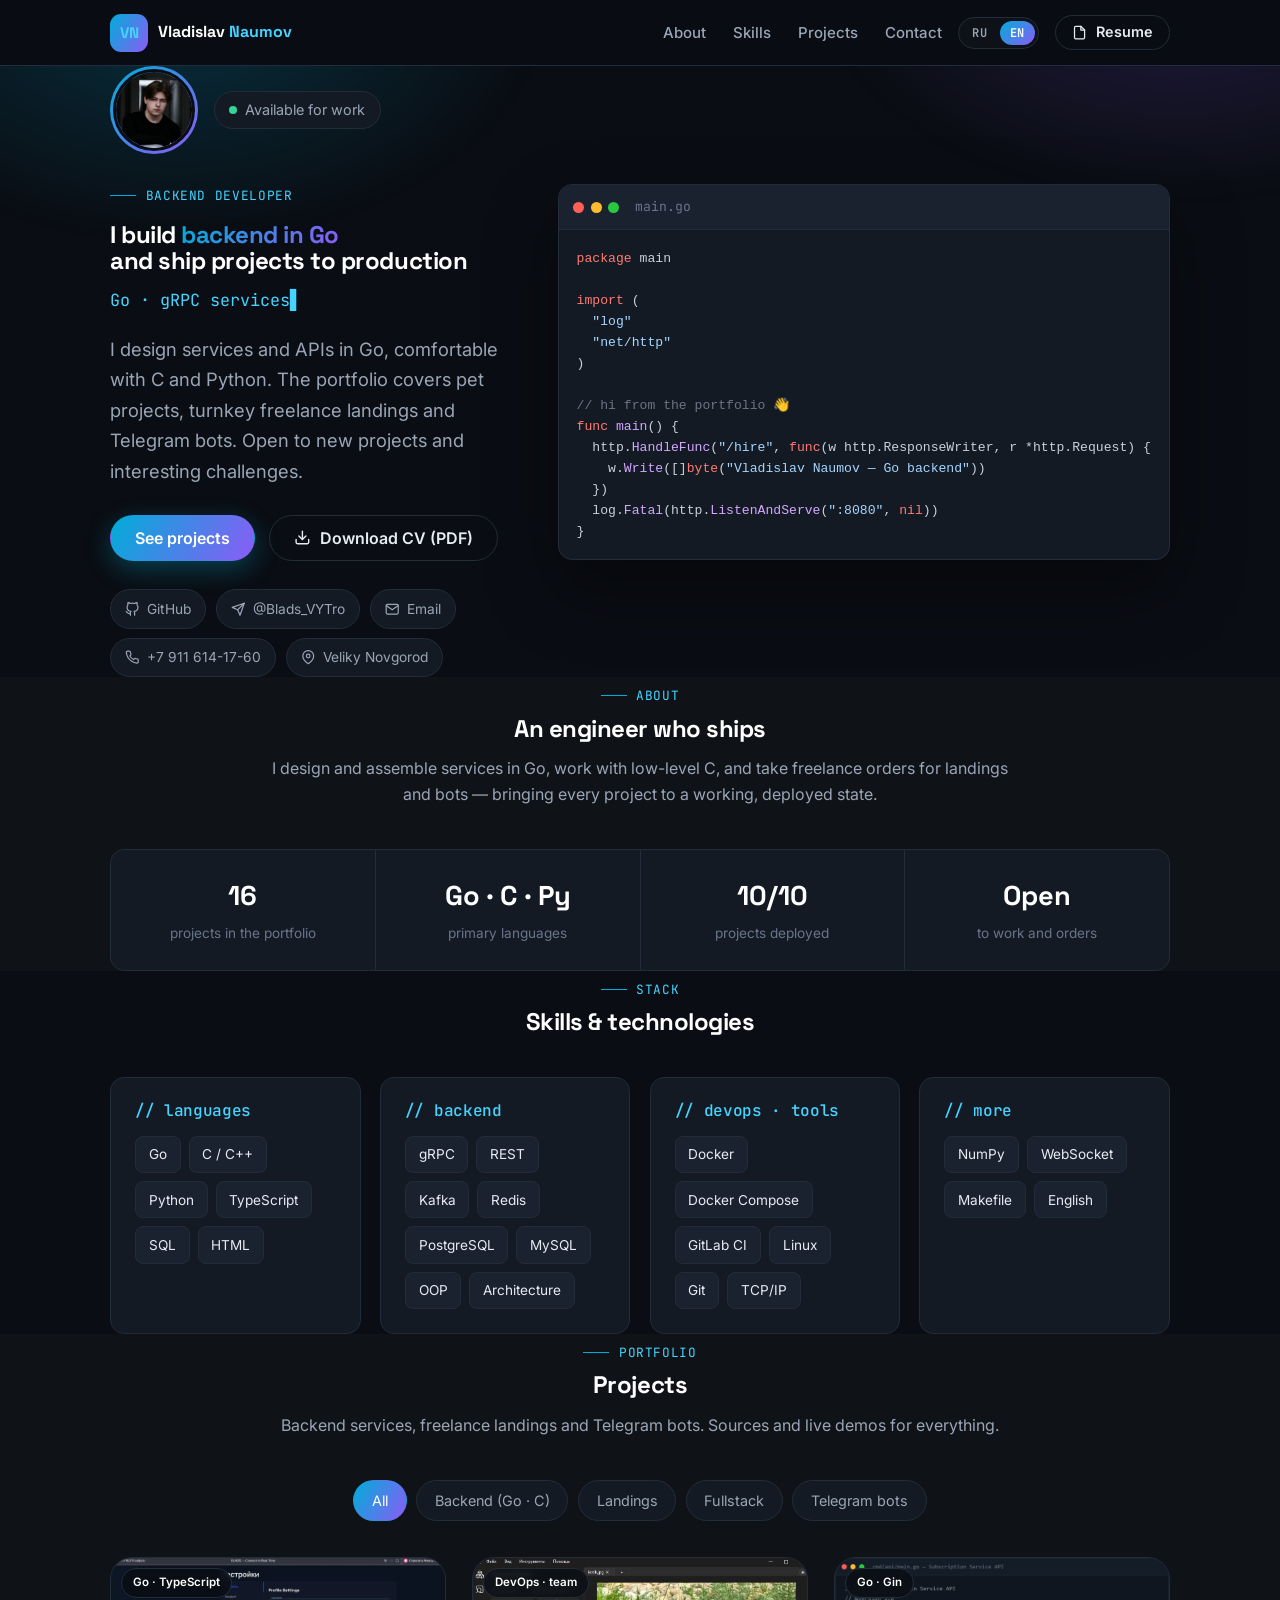
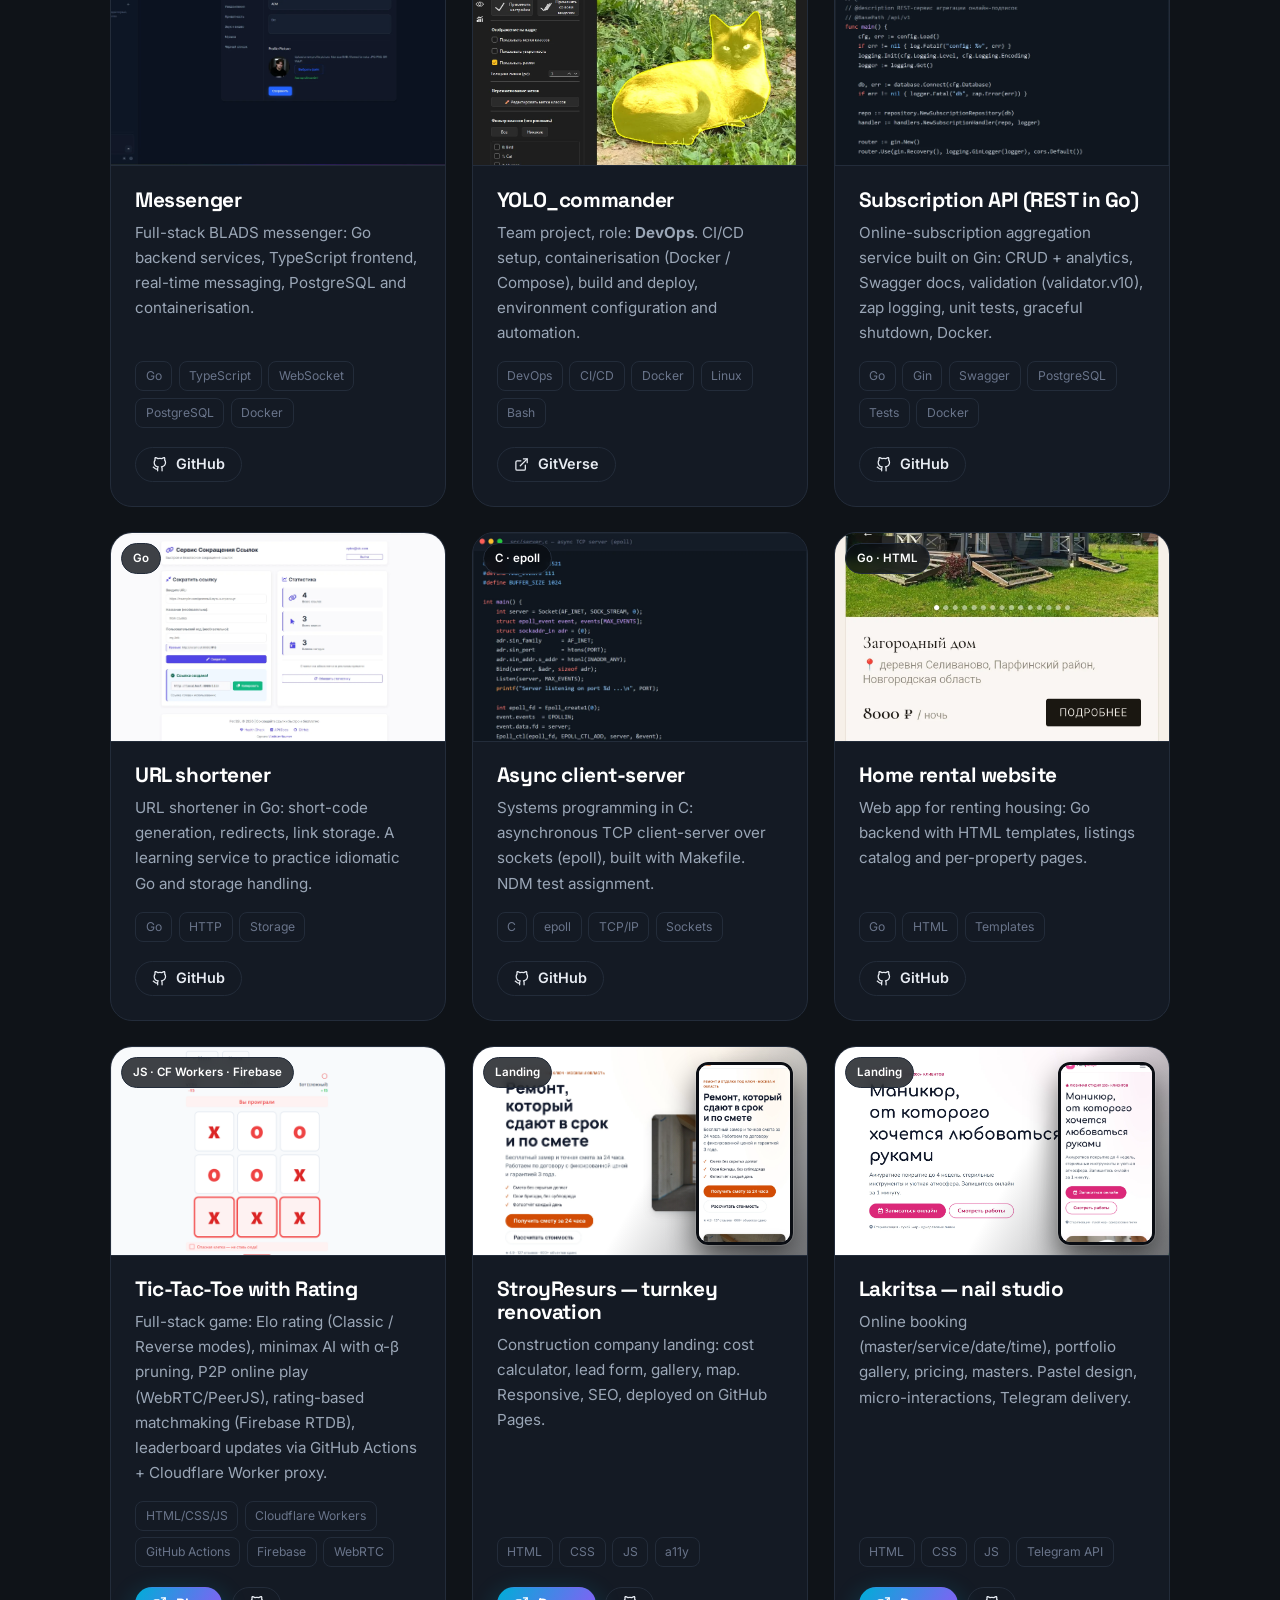
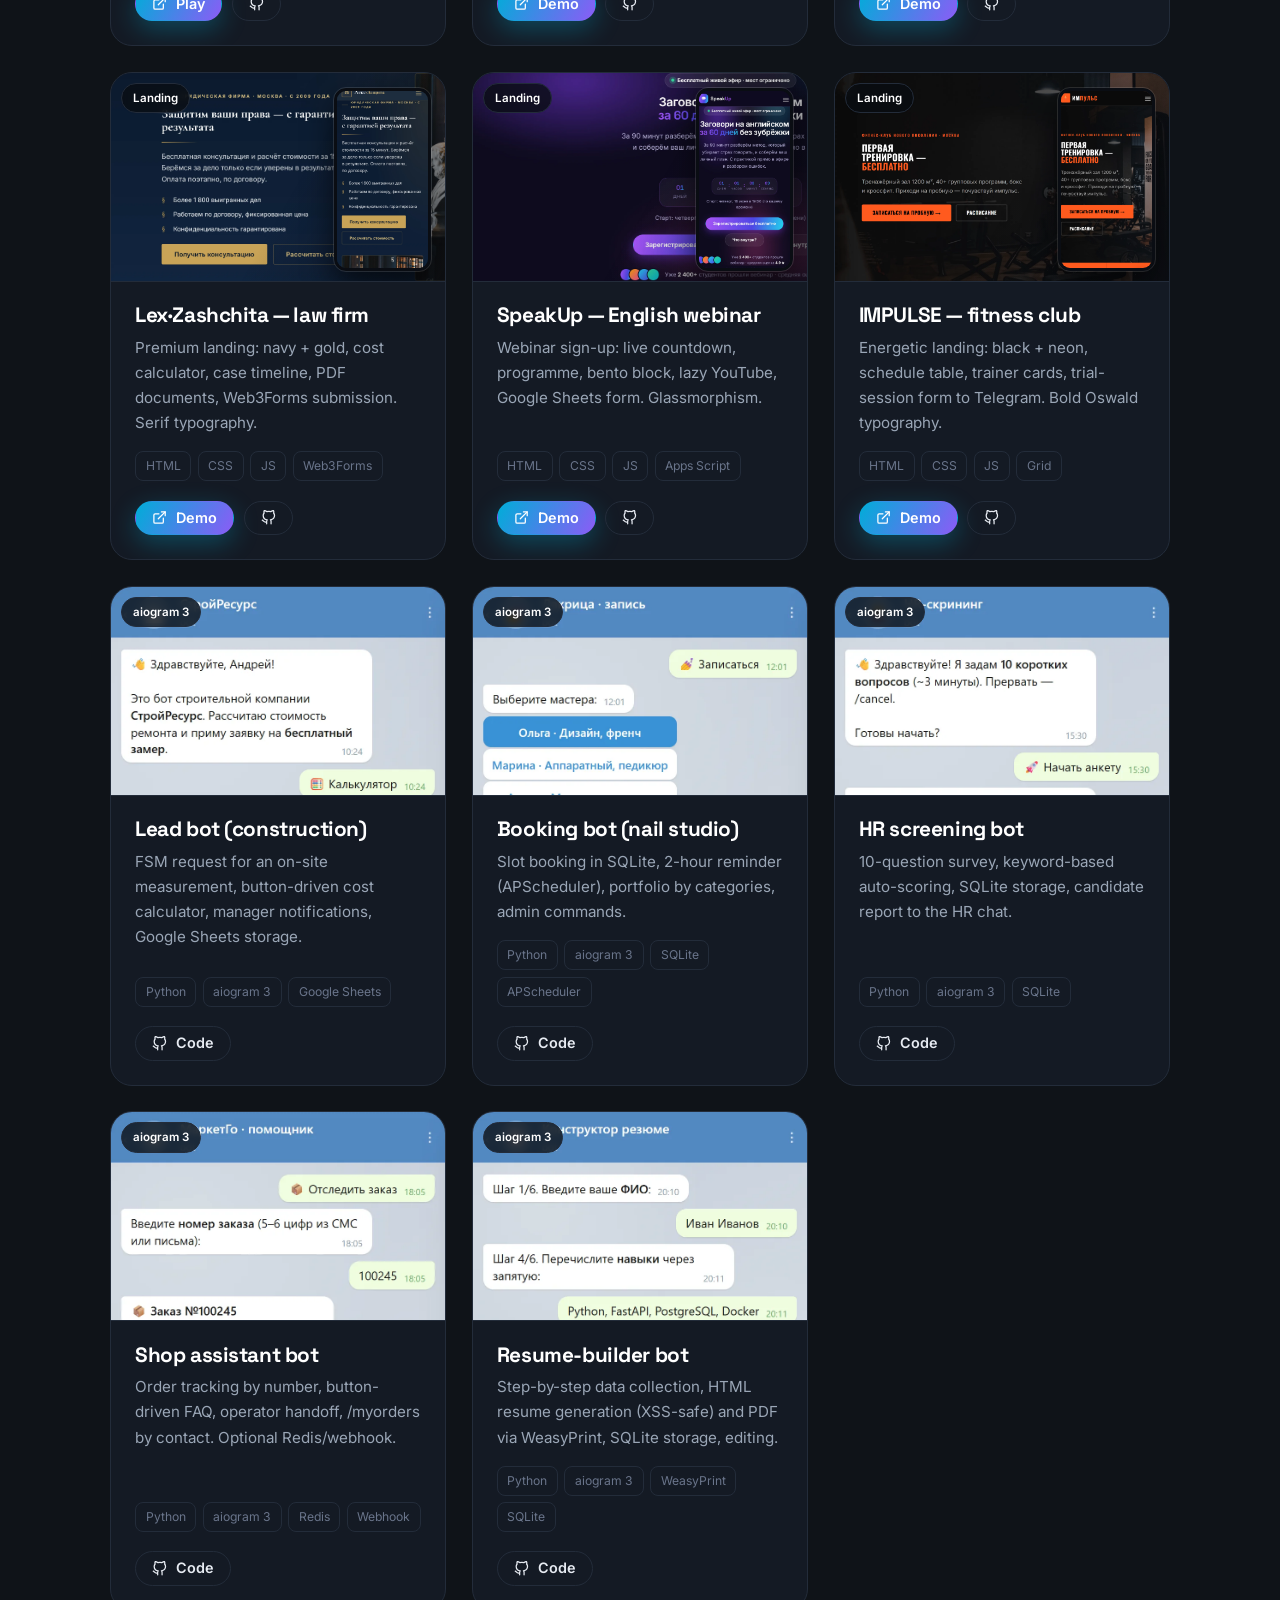
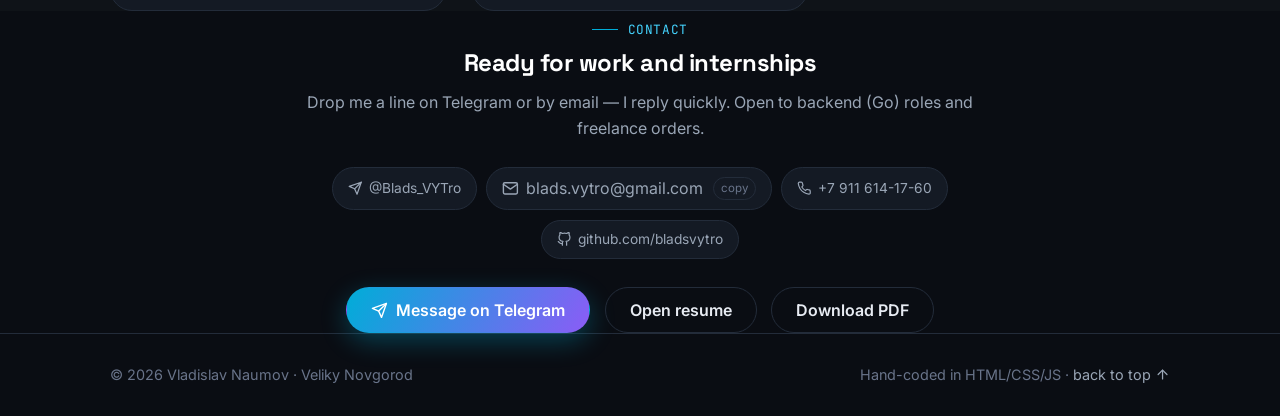
==== commit 83259f99: "Add Tic-Tac-Toe with Rating project to portfolio and resume - New card (RU + EN) with real screensho" ====
--- a/en/index.html
+++ b/en/index.html
@@ -96,7 +96,7 @@
           </div>
           <p class="eyebrow">Backend developer</p>
           <h1 class="hero__title">I build <span class="grad">backend in Go</span><br>and ship projects to production</h1>
-          <p class="hero__role">Go&nbsp;·&nbsp;<span id="typed" class="typed"></span><span class="caret">▋</span></p>
+          <p class="hero__role">Go&nbsp;·&nbsp;<span id="typed" class="typed" data-words='["gRPC services","Kafka &amp; Redis","PostgreSQL","Docker · Linux","distributed systems"]'></span><span class="caret">▋</span></p>
           <p class="hero__lead">I design services and APIs in Go, comfortable with C and Python. The portfolio covers pet projects,
             turnkey freelance landings and Telegram bots. Open to new projects and interesting challenges.</p>
           <div class="hero__actions">
@@ -186,6 +186,7 @@
           <button class="filter is-active" data-filter="all">All</button>
           <button class="filter" data-filter="backend">Backend (Go · C)</button>
           <button class="filter" data-filter="landing">Landings</button>
+          <button class="filter" data-filter="fullstack">Fullstack</button>
           <button class="filter" data-filter="bot">Telegram bots</button>
         </div>
 
@@ -254,6 +255,22 @@
                 listings catalog and per-property pages.</p>
               <div class="card__tags"><span class="tag">Go</span><span class="tag">HTML</span><span class="tag">Templates</span></div>
               <div class="card__links"><a class="btn btn--ghost btn--sm" href="https://github.com/bladsvytro/home_Arenda" target="_blank" rel="noopener"><svg class="ic"><use href="#i-github"/></svg> GitHub</a></div>
+            </div>
+          </article>
+
+          <!-- ===== Fullstack / games ===== -->
+          <article class="card" data-cat="fullstack">
+            <div class="card__media"><img class="shot" src="../assets/img/ttt-game.png" alt="Tic-Tac-Toe with Rating — game screen" loading="lazy" /><span class="card__badge">JS · CF Workers · Firebase</span></div>
+            <div class="card__body">
+              <h3 class="card__title">Tic-Tac-Toe with Rating</h3>
+              <p class="card__desc">Full-stack game: Elo rating (Classic / Reverse modes), minimax AI with α-β pruning,
+                P2P online play (WebRTC/PeerJS), rating-based matchmaking (Firebase RTDB),
+                leaderboard updates via GitHub Actions + Cloudflare Worker proxy.</p>
+              <div class="card__tags"><span class="tag">HTML/CSS/JS</span><span class="tag">Cloudflare Workers</span><span class="tag">GitHub Actions</span><span class="tag">Firebase</span><span class="tag">WebRTC</span></div>
+              <div class="card__links">
+                <a class="btn btn--primary btn--sm" href="https://bladsvytro.github.io/ttt-rating-game" target="_blank" rel="noopener"><svg class="ic"><use href="#i-ext"/></svg> Play</a>
+                <a class="btn btn--ghost btn--sm" href="https://github.com/bladsvytro/ttt-rating-game" target="_blank" rel="noopener" aria-label="GitHub"><svg class="ic"><use href="#i-github"/></svg></a>
+              </div>
             </div>
           </article>
 
